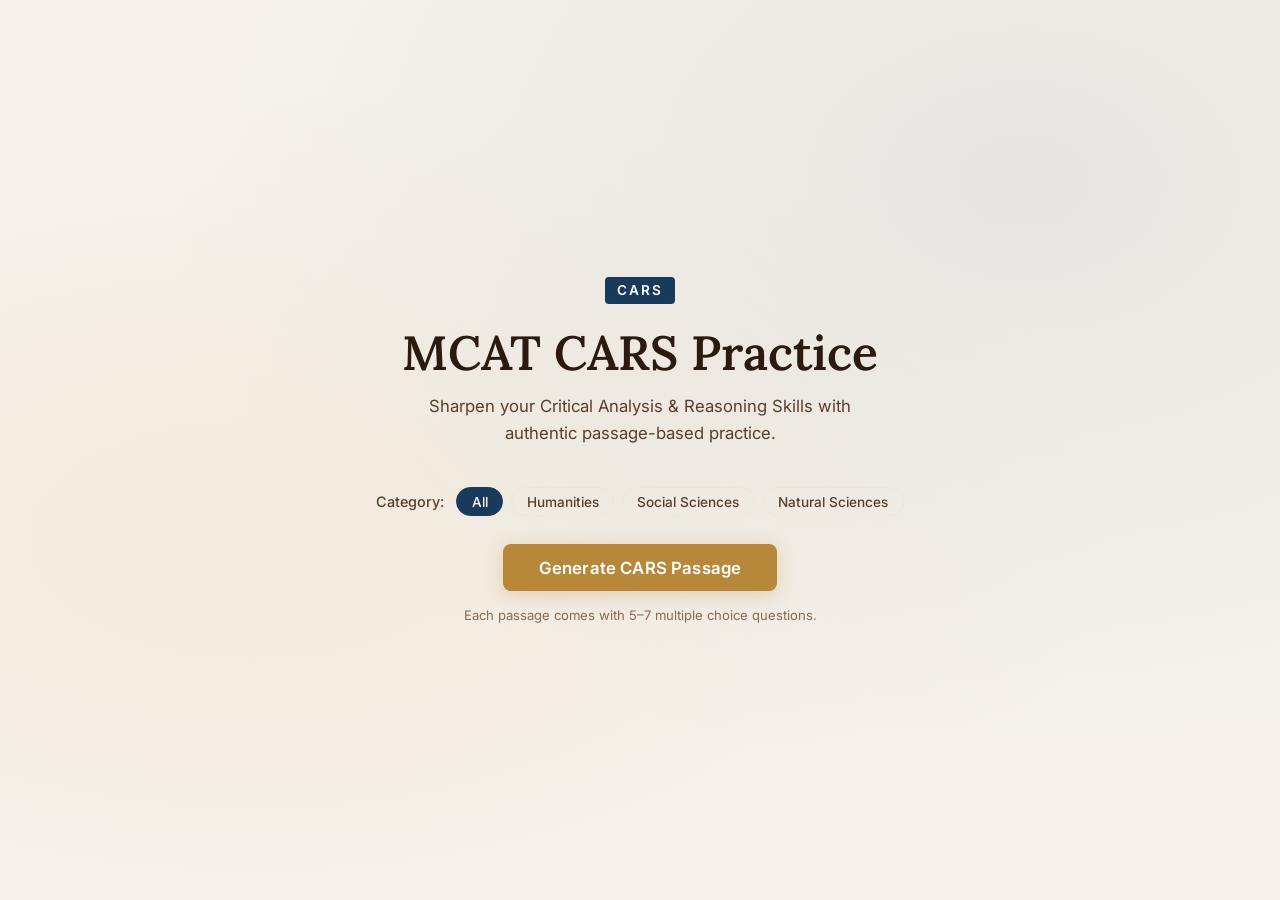
==== index.html @ 55cffb09 "Add MCAT CARS practice web app (HTML/CSS/JS) - Landing page with category filter (All, Humanities, S" ====
<!DOCTYPE html>
<html lang="en">
<head>
  <meta charset="UTF-8" />
  <meta name="viewport" content="width=device-width, initial-scale=1.0" />
  <title>MCAT CARS Practice</title>
  <link rel="preconnect" href="https://fonts.googleapis.com" />
  <link rel="preconnect" href="https://fonts.gstatic.com" crossorigin />
  <link href="https://fonts.googleapis.com/css2?family=Lora:ital,wght@0,400;0,600;1,400&family=Inter:wght@400;500;600&display=swap" rel="stylesheet" />
  <link rel="stylesheet" href="style.css" />
</head>
<body>

  <!-- LANDING SECTION -->
  <section id="landing">
    <div class="landing-inner">
      <div class="logo-mark">CARS</div>
      <h1>MCAT CARS Practice</h1>
      <p class="tagline">
        Sharpen your Critical Analysis &amp; Reasoning Skills with authentic
        passage-based practice.
      </p>

      <div class="category-row">
        <span class="category-label">Category:</span>
        <div class="category-pills" id="categoryPills">
          <button class="pill active" data-category="all">All</button>
          <button class="pill" data-category="humanities">Humanities</button>
          <button class="pill" data-category="social">Social Sciences</button>
          <button class="pill" data-category="natural">Natural Sciences</button>
        </div>
      </div>

      <button class="btn-generate" id="generateBtn">
        Generate CARS Passage
      </button>

      <p class="hint">Each passage comes with 5–7 multiple choice questions.</p>
    </div>
  </section>

  <!-- PASSAGE SECTION (hidden until generated) -->
  <section id="passageSection" class="hidden">

    <header class="passage-header">
      <button class="btn-back" id="backBtn">&#8592; New Passage</button>
      <div class="passage-meta">
        <span class="badge" id="categoryBadge"></span>
        <span class="source" id="passageSource"></span>
      </div>
    </header>

    <div class="passage-container">
      <div class="passage-card">
        <h2 class="passage-title" id="passageTitle"></h2>
        <div class="passage-text" id="passageText"></div>
      </div>

      <div class="questions-section">
        <h3 class="questions-heading">Questions</h3>
        <div id="questionsList"></div>
        <div class="submit-row">
          <button class="btn-submit" id="submitBtn">Submit Answers</button>
          <div class="score-display hidden" id="scoreDisplay"></div>
        </div>
      </div>
    </div>

  </section>

  <script src="app.js"></script>
</body>
</html>
---- style.css ----
/* ============================================================
   MCAT CARS Practice — Warm Academic Theme
   ============================================================ */

*, *::before, *::after {
  box-sizing: border-box;
  margin: 0;
  padding: 0;
}

:root {
  --cream:       #f7f3ec;
  --cream-dark:  #ede7db;
  --brown:       #2c1a0e;
  --brown-mid:   #5a3e2b;
  --brown-light: #8a6a52;
  --gold:        #b8883a;
  --gold-light:  #e8c87a;
  --blue:        #1a3a5c;
  --blue-mid:    #2a5a8c;
  --blue-light:  #d6e4f0;
  --correct:     #2e6e3e;
  --wrong:       #8b2020;
  --radius:      8px;
  --shadow:      0 2px 16px rgba(44, 26, 14, 0.10);
}

html { font-size: 16px; }

body {
  background-color: var(--cream);
  color: var(--brown);
  font-family: 'Inter', system-ui, sans-serif;
  min-height: 100vh;
}

.hidden { display: none !important; }

/* ── LANDING ──────────────────────────────────────────────── */

#landing {
  min-height: 100vh;
  display: flex;
  align-items: center;
  justify-content: center;
  padding: 2rem;
  background:
    radial-gradient(ellipse at 20% 60%, rgba(184,136,58,0.08) 0%, transparent 60%),
    radial-gradient(ellipse at 80% 20%, rgba(26,58,92,0.07) 0%, transparent 60%),
    var(--cream);
}

.landing-inner {
  text-align: center;
  max-width: 600px;
  width: 100%;
}

.logo-mark {
  display: inline-block;
  background: var(--blue);
  color: #fff;
  font-family: 'Inter', sans-serif;
  font-weight: 600;
  font-size: 0.85rem;
  letter-spacing: 0.15em;
  padding: 0.35rem 0.75rem;
  border-radius: 4px;
  margin-bottom: 1.25rem;
}

h1 {
  font-family: 'Lora', Georgia, serif;
  font-size: clamp(2rem, 5vw, 3rem);
  font-weight: 600;
  color: var(--brown);
  line-height: 1.2;
  margin-bottom: 0.75rem;
}

.tagline {
  font-size: 1.05rem;
  color: var(--brown-mid);
  line-height: 1.6;
  max-width: 460px;
  margin: 0 auto 2.5rem;
}

/* Category selector */
.category-row {
  display: flex;
  align-items: center;
  justify-content: center;
  gap: 0.75rem;
  flex-wrap: wrap;
  margin-bottom: 1.75rem;
}

.category-label {
  font-size: 0.9rem;
  font-weight: 500;
  color: var(--brown-mid);
}

.category-pills {
  display: flex;
  gap: 0.5rem;
  flex-wrap: wrap;
  justify-content: center;
}

.pill {
  background: transparent;
  border: 1.5px solid var(--cream-dark);
  color: var(--brown-mid);
  font-family: 'Inter', sans-serif;
  font-size: 0.85rem;
  font-weight: 500;
  padding: 0.35rem 0.9rem;
  border-radius: 20px;
  cursor: pointer;
  transition: all 0.18s ease;
}

.pill:hover {
  border-color: var(--gold);
  color: var(--gold);
}

.pill.active {
  background: var(--blue);
  border-color: var(--blue);
  color: #fff;
}

/* Generate button */
.btn-generate {
  display: inline-block;
  background: var(--gold);
  color: #fff;
  font-family: 'Inter', sans-serif;
  font-size: 1.05rem;
  font-weight: 600;
  padding: 0.85rem 2.25rem;
  border: none;
  border-radius: var(--radius);
  cursor: pointer;
  letter-spacing: 0.01em;
  box-shadow: 0 4px 18px rgba(184,136,58,0.30);
  transition: background 0.18s, transform 0.12s, box-shadow 0.18s;
}

.btn-generate:hover {
  background: #a0742e;
  box-shadow: 0 6px 22px rgba(184,136,58,0.40);
  transform: translateY(-1px);
}

.btn-generate:active {
  transform: translateY(0);
}

.hint {
  margin-top: 1rem;
  font-size: 0.82rem;
  color: var(--brown-light);
}

/* ── PASSAGE SECTION ──────────────────────────────────────── */

#passageSection {
  min-height: 100vh;
  background: var(--cream);
}

.passage-header {
  position: sticky;
  top: 0;
  z-index: 10;
  background: rgba(247,243,236,0.95);
  backdrop-filter: blur(6px);
  border-bottom: 1px solid var(--cream-dark);
  padding: 0.75rem 2rem;
  display: flex;
  align-items: center;
  justify-content: space-between;
  gap: 1rem;
}

.btn-back {
  background: transparent;
  border: 1.5px solid var(--cream-dark);
  color: var(--brown-mid);
  font-family: 'Inter', sans-serif;
  font-size: 0.88rem;
  font-weight: 500;
  padding: 0.4rem 1rem;
  border-radius: 6px;
  cursor: pointer;
  transition: border-color 0.15s, color 0.15s;
}

.btn-back:hover {
  border-color: var(--blue-mid);
  color: var(--blue-mid);
}

.passage-meta {
  display: flex;
  align-items: center;
  gap: 0.75rem;
}

.badge {
  font-size: 0.75rem;
  font-weight: 600;
  letter-spacing: 0.08em;
  text-transform: uppercase;
  padding: 0.25rem 0.65rem;
  border-radius: 4px;
  background: var(--blue-light);
  color: var(--blue);
}

.source {
  font-size: 0.78rem;
  color: var(--brown-light);
  font-style: italic;
}

/* Passage card */
.passage-container {
  max-width: 800px;
  margin: 0 auto;
  padding: 2.5rem 1.5rem 4rem;
}

.passage-card {
  background: #fff;
  border: 1px solid var(--cream-dark);
  border-radius: var(--radius);
  padding: 2.5rem;
  box-shadow: var(--shadow);
  margin-bottom: 2.5rem;
}

.passage-title {
  font-family: 'Lora', Georgia, serif;
  font-size: 1.3rem;
  font-weight: 600;
  color: var(--blue);
  margin-bottom: 1.5rem;
  padding-bottom: 0.75rem;
  border-bottom: 2px solid var(--gold-light);
}

.passage-text {
  font-family: 'Lora', Georgia, serif;
  font-size: 1.05rem;
  line-height: 1.85;
  color: var(--brown);
}

.passage-text p {
  margin-bottom: 1.1em;
}

.passage-text p:last-child {
  margin-bottom: 0;
}

/* Questions */
.questions-section {
  background: #fff;
  border: 1px solid var(--cream-dark);
  border-radius: var(--radius);
  padding: 2rem 2.5rem;
  box-shadow: var(--shadow);
}

.questions-heading {
  font-family: 'Lora', Georgia, serif;
  font-size: 1.2rem;
  font-weight: 600;
  color: var(--brown);
  margin-bottom: 1.75rem;
  padding-bottom: 0.6rem;
  border-bottom: 1px solid var(--cream-dark);
}

.question-block {
  margin-bottom: 2rem;
}

.question-block:last-of-type {
  margin-bottom: 0;
}

.question-text {
  font-family: 'Inter', sans-serif;
  font-size: 0.97rem;
  font-weight: 600;
  color: var(--brown);
  line-height: 1.5;
  margin-bottom: 0.9rem;
}

.question-num {
  color: var(--gold);
}

.options-list {
  list-style: none;
  display: flex;
  flex-direction: column;
  gap: 0.5rem;
}

.option-item label {
  display: flex;
  align-items: flex-start;
  gap: 0.6rem;
  padding: 0.65rem 0.9rem;
  border: 1.5px solid var(--cream-dark);
  border-radius: 6px;
  cursor: pointer;
  font-size: 0.93rem;
  line-height: 1.45;
  color: var(--brown-mid);
  transition: border-color 0.15s, background 0.15s;
}

.option-item input[type="radio"] {
  margin-top: 0.15rem;
  accent-color: var(--blue);
  flex-shrink: 0;
}

.option-item label:hover {
  border-color: var(--blue-mid);
  background: var(--blue-light);
}

.option-item input[type="radio"]:checked + span {
  color: var(--brown);
  font-weight: 500;
}

.option-item.correct label {
  border-color: var(--correct);
  background: #eaf5ed;
  color: var(--correct);
  font-weight: 500;
}

.option-item.wrong label {
  border-color: var(--wrong);
  background: #fbeaea;
  color: var(--wrong);
}

/* Submit */
.submit-row {
  display: flex;
  align-items: center;
  gap: 1.5rem;
  flex-wrap: wrap;
  margin-top: 2rem;
  padding-top: 1.5rem;
  border-top: 1px solid var(--cream-dark);
}

.btn-submit {
  background: var(--blue);
  color: #fff;
  font-family: 'Inter', sans-serif;
  font-size: 0.95rem;
  font-weight: 600;
  padding: 0.7rem 1.8rem;
  border: none;
  border-radius: var(--radius);
  cursor: pointer;
  transition: background 0.18s, transform 0.12s;
}

.btn-submit:hover {
  background: var(--blue-mid);
  transform: translateY(-1px);
}

.btn-submit:disabled {
  opacity: 0.5;
  cursor: not-allowed;
  transform: none;
}

.score-display {
  font-family: 'Inter', sans-serif;
  font-size: 1rem;
  font-weight: 600;
  color: var(--blue);
  background: var(--blue-light);
  padding: 0.5rem 1.1rem;
  border-radius: 6px;
}

/* ── RESPONSIVE ───────────────────────────────────────────── */

@media (max-width: 600px) {
  .passage-card,
  .questions-section {
    padding: 1.25rem;
  }

  .passage-container {
    padding: 1.5rem 0.75rem 3rem;
  }

  .passage-header {
    padding: 0.65rem 1rem;
  }
}
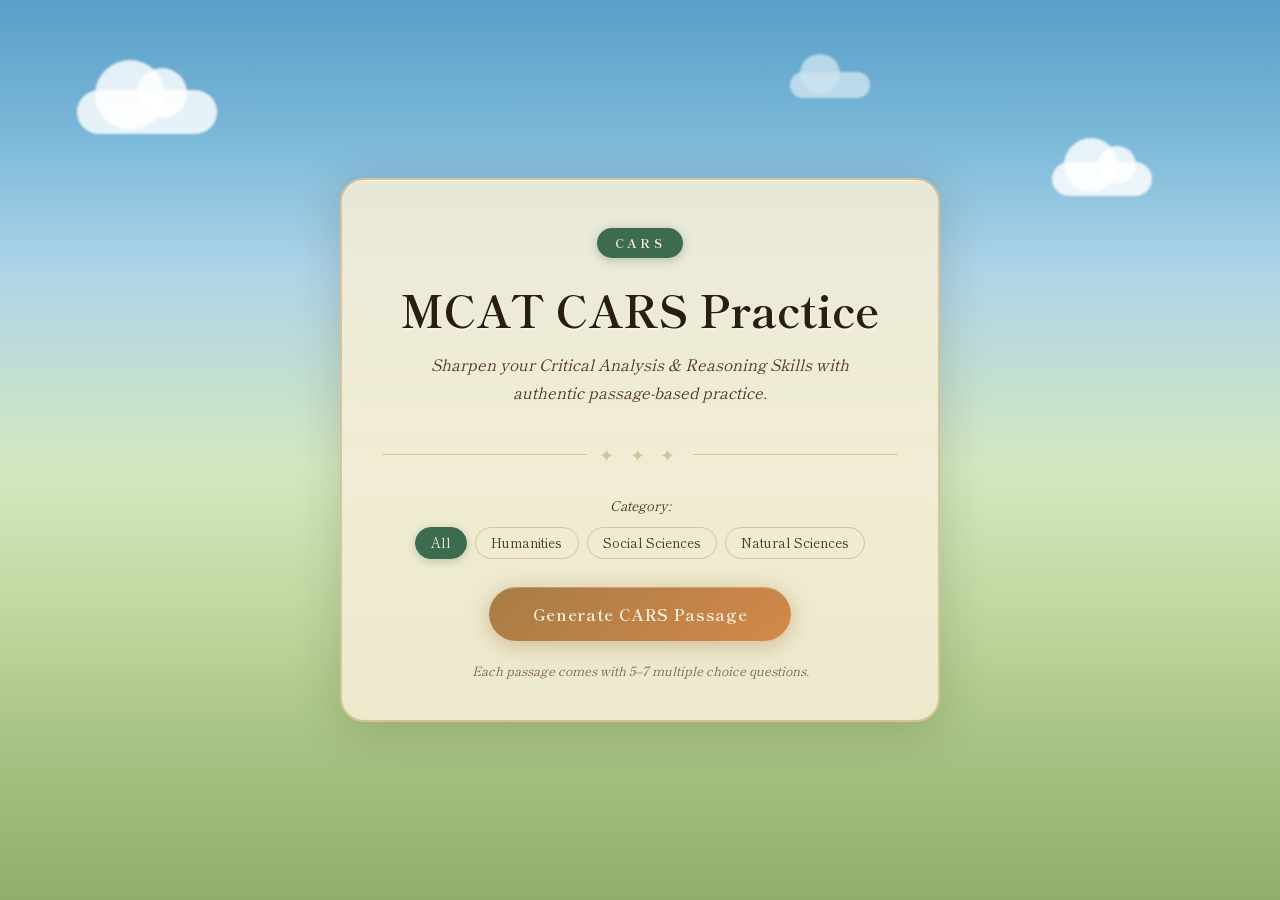
==== commit 5b333840: "Redesign UI with Studio Ghibli 90s inspired theme - Sky-to-meadow gradient background with CSS cloud" ====
--- a/index.html
+++ b/index.html
@@ -6,13 +6,17 @@
   <title>MCAT CARS Practice</title>
   <link rel="preconnect" href="https://fonts.googleapis.com" />
   <link rel="preconnect" href="https://fonts.gstatic.com" crossorigin />
-  <link href="https://fonts.googleapis.com/css2?family=Lora:ital,wght@0,400;0,600;1,400&family=Inter:wght@400;500;600&display=swap" rel="stylesheet" />
+  <link href="https://fonts.googleapis.com/css2?family=Shippori+Mincho:wght@400;500;600;700&display=swap" rel="stylesheet" />
   <link rel="stylesheet" href="style.css" />
 </head>
 <body>
 
   <!-- LANDING SECTION -->
   <section id="landing">
+    <div class="cloud cloud-1"></div>
+    <div class="cloud cloud-2"></div>
+    <div class="cloud cloud-3"></div>
+
     <div class="landing-inner">
       <div class="logo-mark">CARS</div>
       <h1>MCAT CARS Practice</h1>
@@ -20,6 +24,8 @@
         Sharpen your Critical Analysis &amp; Reasoning Skills with authentic
         passage-based practice.
       </p>
+
+      <div class="deco-divider">✦ ✦ ✦</div>
 
       <div class="category-row">
         <span class="category-label">Category:</span>
--- a/style.css
+++ b/style.css
@@ -1,5 +1,5 @@
 /* ============================================================
-   MCAT CARS Practice — Warm Academic Theme
+   MCAT CARS Practice — Studio Ghibli 90s Inspired Theme
    ============================================================ */
 
 *, *::before, *::after {
@@ -9,28 +9,34 @@
 }
 
 :root {
-  --cream:       #f7f3ec;
-  --cream-dark:  #ede7db;
-  --brown:       #2c1a0e;
-  --brown-mid:   #5a3e2b;
-  --brown-light: #8a6a52;
-  --gold:        #b8883a;
-  --gold-light:  #e8c87a;
-  --blue:        #1a3a5c;
-  --blue-mid:    #2a5a8c;
-  --blue-light:  #d6e4f0;
-  --correct:     #2e6e3e;
-  --wrong:       #8b2020;
-  --radius:      8px;
-  --shadow:      0 2px 16px rgba(44, 26, 14, 0.10);
+  --sky:            #7ab8d8;
+  --sky-mid:        #aed4e8;
+  --sky-light:      #d8edf7;
+  --forest:         #3d6b4f;
+  --forest-mid:     #5a8c6e;
+  --forest-light:   #8ab894;
+  --earth:          #7a5c2e;
+  --earth-mid:      #a67c45;
+  --earth-light:    #c4a070;
+  --parchment:      #f5edd8;
+  --parchment-mid:  #ede0c4;
+  --parchment-dark: #d4c4a0;
+  --ink:            #2a1f0e;
+  --ink-mid:        #4a3520;
+  --ink-light:      #7a6248;
+  --sunset:         #d4884a;
+  --correct:        #3d6b4f;
+  --wrong:          #8b3020;
+  --radius:         14px;
+  --shadow:         0 6px 32px rgba(42, 31, 14, 0.14);
 }
 
 html { font-size: 16px; }
 
 body {
-  background-color: var(--cream);
-  color: var(--brown);
-  font-family: 'Inter', system-ui, sans-serif;
+  background-color: var(--parchment);
+  color: var(--ink);
+  font-family: 'Shippori Mincho', Georgia, serif;
   min-height: 100vh;
 }
 
@@ -44,46 +50,135 @@
   align-items: center;
   justify-content: center;
   padding: 2rem;
-  background:
-    radial-gradient(ellipse at 20% 60%, rgba(184,136,58,0.08) 0%, transparent 60%),
-    radial-gradient(ellipse at 80% 20%, rgba(26,58,92,0.07) 0%, transparent 60%),
-    var(--cream);
+  position: relative;
+  overflow: hidden;
+  background: linear-gradient(
+    to bottom,
+    #5a9ec8 0%,
+    #7ab8d8 15%,
+    #aed4e8 30%,
+    #d4e8c0 52%,
+    #c0d8a0 68%,
+    #a8c484 82%,
+    #90ae6c 100%
+  );
+}
+
+/* CSS clouds */
+.cloud {
+  position: absolute;
+  background: rgba(255, 255, 255, 0.82);
+  border-radius: 50px;
+  filter: blur(1px);
+  pointer-events: none;
+}
+.cloud::before,
+.cloud::after {
+  content: '';
+  position: absolute;
+  background: inherit;
+  border-radius: 50%;
+}
+.cloud-1 {
+  width: 140px; height: 44px;
+  top: 10%; left: 6%;
+}
+.cloud-1::before {
+  width: 70px; height: 70px;
+  top: -30px; left: 18px;
+}
+.cloud-1::after {
+  width: 50px; height: 50px;
+  top: -22px; left: 60px;
+}
+.cloud-2 {
+  width: 100px; height: 34px;
+  top: 18%; right: 10%;
+}
+.cloud-2::before {
+  width: 54px; height: 54px;
+  top: -24px; left: 12px;
+}
+.cloud-2::after {
+  width: 38px; height: 38px;
+  top: -16px; left: 46px;
+}
+.cloud-3 {
+  width: 80px; height: 26px;
+  top: 8%; right: 32%;
+  opacity: 0.65;
+}
+.cloud-3::before {
+  width: 40px; height: 40px;
+  top: -18px; left: 10px;
 }
 
 .landing-inner {
   text-align: center;
   max-width: 600px;
   width: 100%;
+  position: relative;
+  z-index: 1;
+  background: rgba(245, 237, 214, 0.88);
+  border: 2px solid rgba(196, 164, 108, 0.55);
+  border-radius: 24px;
+  padding: 3rem 2.5rem 2.5rem;
+  backdrop-filter: blur(6px);
+  box-shadow:
+    0 8px 48px rgba(42, 31, 14, 0.18),
+    inset 0 1px 0 rgba(255, 255, 255, 0.6);
 }
 
 .logo-mark {
   display: inline-block;
-  background: var(--blue);
-  color: #fff;
-  font-family: 'Inter', sans-serif;
-  font-weight: 600;
-  font-size: 0.85rem;
-  letter-spacing: 0.15em;
-  padding: 0.35rem 0.75rem;
-  border-radius: 4px;
-  margin-bottom: 1.25rem;
+  background: var(--forest);
+  color: var(--parchment);
+  font-family: 'Shippori Mincho', serif;
+  font-weight: 700;
+  font-size: 0.78rem;
+  letter-spacing: 0.28em;
+  padding: 0.4rem 1.1rem;
+  border-radius: 30px;
+  margin-bottom: 1.4rem;
+  box-shadow: 0 2px 10px rgba(61, 107, 79, 0.35);
 }
 
 h1 {
-  font-family: 'Lora', Georgia, serif;
-  font-size: clamp(2rem, 5vw, 3rem);
-  font-weight: 600;
-  color: var(--brown);
-  line-height: 1.2;
+  font-family: 'Shippori Mincho', Georgia, serif;
+  font-size: clamp(1.75rem, 5vw, 2.75rem);
+  font-weight: 700;
+  color: var(--ink);
+  line-height: 1.3;
   margin-bottom: 0.75rem;
+  text-shadow: 1px 2px 0 rgba(255, 255, 255, 0.45);
 }
 
 .tagline {
-  font-size: 1.05rem;
-  color: var(--brown-mid);
-  line-height: 1.6;
-  max-width: 460px;
-  margin: 0 auto 2.5rem;
+  font-size: 1rem;
+  color: var(--ink-mid);
+  line-height: 1.75;
+  max-width: 440px;
+  margin: 0 auto 2.25rem;
+  font-style: italic;
+}
+
+/* Decorative divider */
+.deco-divider {
+  display: flex;
+  align-items: center;
+  justify-content: center;
+  gap: 0.75rem;
+  margin-bottom: 1.75rem;
+  color: var(--parchment-dark);
+  font-size: 1.1rem;
+  letter-spacing: 0.3em;
+}
+.deco-divider::before,
+.deco-divider::after {
+  content: '';
+  flex: 1;
+  height: 1px;
+  background: var(--parchment-dark);
 }
 
 /* Category selector */
@@ -97,9 +192,9 @@
 }
 
 .category-label {
-  font-size: 0.9rem;
-  font-weight: 500;
-  color: var(--brown-mid);
+  font-size: 0.85rem;
+  color: var(--ink-mid);
+  font-style: italic;
 }
 
 .category-pills {
@@ -111,49 +206,53 @@
 
 .pill {
   background: transparent;
-  border: 1.5px solid var(--cream-dark);
-  color: var(--brown-mid);
-  font-family: 'Inter', sans-serif;
-  font-size: 0.85rem;
-  font-weight: 500;
-  padding: 0.35rem 0.9rem;
-  border-radius: 20px;
+  border: 1.5px solid var(--parchment-dark);
+  color: var(--ink-mid);
+  font-family: 'Shippori Mincho', serif;
+  font-size: 0.82rem;
+  padding: 0.35rem 0.95rem;
+  border-radius: 30px;
   cursor: pointer;
-  transition: all 0.18s ease;
+  transition: all 0.2s ease;
 }
 
 .pill:hover {
-  border-color: var(--gold);
-  color: var(--gold);
+  border-color: var(--forest-mid);
+  color: var(--forest);
+  background: rgba(90, 140, 110, 0.12);
 }
 
 .pill.active {
-  background: var(--blue);
-  border-color: var(--blue);
-  color: #fff;
+  background: var(--forest);
+  border-color: var(--forest);
+  color: var(--parchment);
+  box-shadow: 0 2px 10px rgba(61, 107, 79, 0.3);
 }
 
 /* Generate button */
 .btn-generate {
   display: inline-block;
-  background: var(--gold);
-  color: #fff;
-  font-family: 'Inter', sans-serif;
-  font-size: 1.05rem;
-  font-weight: 600;
-  padding: 0.85rem 2.25rem;
+  background: linear-gradient(140deg, var(--earth-mid) 0%, var(--sunset) 100%);
+  color: var(--parchment);
+  font-family: 'Shippori Mincho', serif;
+  font-size: 1rem;
+  font-weight: 700;
+  padding: 0.95rem 2.75rem;
   border: none;
-  border-radius: var(--radius);
+  border-radius: 40px;
   cursor: pointer;
-  letter-spacing: 0.01em;
-  box-shadow: 0 4px 18px rgba(184,136,58,0.30);
-  transition: background 0.18s, transform 0.12s, box-shadow 0.18s;
+  letter-spacing: 0.04em;
+  box-shadow:
+    0 4px 22px rgba(166, 124, 69, 0.45),
+    inset 0 1px 0 rgba(255, 255, 255, 0.25);
+  transition: all 0.22s ease;
 }
 
 .btn-generate:hover {
-  background: #a0742e;
-  box-shadow: 0 6px 22px rgba(184,136,58,0.40);
-  transform: translateY(-1px);
+  transform: translateY(-3px);
+  box-shadow:
+    0 8px 32px rgba(166, 124, 69, 0.55),
+    inset 0 1px 0 rgba(255, 255, 255, 0.25);
 }
 
 .btn-generate:active {
@@ -161,25 +260,32 @@
 }
 
 .hint {
-  margin-top: 1rem;
-  font-size: 0.82rem;
-  color: var(--brown-light);
+  margin-top: 1.25rem;
+  font-size: 0.8rem;
+  color: var(--ink-light);
+  font-style: italic;
 }
 
 /* ── PASSAGE SECTION ──────────────────────────────────────── */
 
 #passageSection {
   min-height: 100vh;
-  background: var(--cream);
+  background: linear-gradient(
+    to bottom,
+    #c4dff0 0%,
+    #dceec8 25%,
+    #f0e8cc 55%,
+    #f5edd8 100%
+  );
 }
 
 .passage-header {
   position: sticky;
   top: 0;
   z-index: 10;
-  background: rgba(247,243,236,0.95);
-  backdrop-filter: blur(6px);
-  border-bottom: 1px solid var(--cream-dark);
+  background: rgba(245, 237, 214, 0.94);
+  backdrop-filter: blur(10px);
+  border-bottom: 2px solid var(--parchment-dark);
   padding: 0.75rem 2rem;
   display: flex;
   align-items: center;
@@ -189,20 +295,20 @@
 
 .btn-back {
   background: transparent;
-  border: 1.5px solid var(--cream-dark);
-  color: var(--brown-mid);
-  font-family: 'Inter', sans-serif;
-  font-size: 0.88rem;
-  font-weight: 500;
-  padding: 0.4rem 1rem;
-  border-radius: 6px;
+  border: 1.5px solid var(--parchment-dark);
+  color: var(--ink-mid);
+  font-family: 'Shippori Mincho', serif;
+  font-size: 0.85rem;
+  padding: 0.4rem 1.1rem;
+  border-radius: 30px;
   cursor: pointer;
-  transition: border-color 0.15s, color 0.15s;
+  transition: all 0.15s;
 }
 
 .btn-back:hover {
-  border-color: var(--blue-mid);
-  color: var(--blue-mid);
+  border-color: var(--forest-mid);
+  color: var(--forest);
+  background: rgba(90, 140, 110, 0.1);
 }
 
 .passage-meta {
@@ -212,19 +318,20 @@
 }
 
 .badge {
-  font-size: 0.75rem;
-  font-weight: 600;
-  letter-spacing: 0.08em;
+  font-size: 0.72rem;
+  font-weight: 700;
+  letter-spacing: 0.12em;
   text-transform: uppercase;
-  padding: 0.25rem 0.65rem;
-  border-radius: 4px;
-  background: var(--blue-light);
-  color: var(--blue);
+  padding: 0.25rem 0.8rem;
+  border-radius: 30px;
+  background: rgba(90, 140, 110, 0.15);
+  color: var(--forest);
+  border: 1px solid rgba(90, 140, 110, 0.35);
 }
 
 .source {
   font-size: 0.78rem;
-  color: var(--brown-light);
+  color: var(--ink-light);
   font-style: italic;
 }
 
@@ -232,37 +339,38 @@
 .passage-container {
   max-width: 800px;
   margin: 0 auto;
-  padding: 2.5rem 1.5rem 4rem;
+  padding: 2.5rem 1.5rem 5rem;
 }
 
 .passage-card {
-  background: #fff;
-  border: 1px solid var(--cream-dark);
-  border-radius: var(--radius);
-  padding: 2.5rem;
-  box-shadow: var(--shadow);
-  margin-bottom: 2.5rem;
+  background: rgba(250, 244, 225, 0.92);
+  border: 1.5px solid var(--parchment-dark);
+  border-radius: 18px;
+  padding: 2.75rem;
+  box-shadow: var(--shadow), inset 0 1px 0 rgba(255, 255, 255, 0.65);
+  margin-bottom: 2rem;
+  backdrop-filter: blur(4px);
 }
 
 .passage-title {
-  font-family: 'Lora', Georgia, serif;
+  font-family: 'Shippori Mincho', Georgia, serif;
   font-size: 1.3rem;
-  font-weight: 600;
-  color: var(--blue);
+  font-weight: 700;
+  color: var(--ink);
   margin-bottom: 1.5rem;
-  padding-bottom: 0.75rem;
-  border-bottom: 2px solid var(--gold-light);
+  padding-bottom: 0.85rem;
+  border-bottom: 2px solid var(--parchment-dark);
 }
 
 .passage-text {
-  font-family: 'Lora', Georgia, serif;
-  font-size: 1.05rem;
-  line-height: 1.85;
-  color: var(--brown);
+  font-family: 'Shippori Mincho', Georgia, serif;
+  font-size: 1.02rem;
+  line-height: 1.95;
+  color: var(--ink);
 }
 
 .passage-text p {
-  margin-bottom: 1.1em;
+  margin-bottom: 1.2em;
 }
 
 .passage-text p:last-child {
@@ -271,21 +379,22 @@
 
 /* Questions */
 .questions-section {
-  background: #fff;
-  border: 1px solid var(--cream-dark);
-  border-radius: var(--radius);
-  padding: 2rem 2.5rem;
-  box-shadow: var(--shadow);
+  background: rgba(250, 244, 225, 0.92);
+  border: 1.5px solid var(--parchment-dark);
+  border-radius: 18px;
+  padding: 2.25rem 2.75rem;
+  box-shadow: var(--shadow), inset 0 1px 0 rgba(255, 255, 255, 0.65);
+  backdrop-filter: blur(4px);
 }
 
 .questions-heading {
-  font-family: 'Lora', Georgia, serif;
-  font-size: 1.2rem;
-  font-weight: 600;
-  color: var(--brown);
+  font-family: 'Shippori Mincho', Georgia, serif;
+  font-size: 1.15rem;
+  font-weight: 700;
+  color: var(--ink);
   margin-bottom: 1.75rem;
-  padding-bottom: 0.6rem;
-  border-bottom: 1px solid var(--cream-dark);
+  padding-bottom: 0.65rem;
+  border-bottom: 1.5px solid var(--parchment-dark);
 }
 
 .question-block {
@@ -297,16 +406,16 @@
 }
 
 .question-text {
-  font-family: 'Inter', sans-serif;
-  font-size: 0.97rem;
-  font-weight: 600;
-  color: var(--brown);
-  line-height: 1.5;
+  font-family: 'Shippori Mincho', serif;
+  font-size: 0.96rem;
+  font-weight: 700;
+  color: var(--ink);
+  line-height: 1.6;
   margin-bottom: 0.9rem;
 }
 
 .question-num {
-  color: var(--gold);
+  color: var(--earth-mid);
 }
 
 .options-list {
@@ -320,42 +429,44 @@
   display: flex;
   align-items: flex-start;
   gap: 0.6rem;
-  padding: 0.65rem 0.9rem;
-  border: 1.5px solid var(--cream-dark);
-  border-radius: 6px;
+  padding: 0.7rem 1rem;
+  border: 1.5px solid var(--parchment-dark);
+  border-radius: 12px;
   cursor: pointer;
-  font-size: 0.93rem;
-  line-height: 1.45;
-  color: var(--brown-mid);
-  transition: border-color 0.15s, background 0.15s;
+  font-size: 0.91rem;
+  line-height: 1.5;
+  color: var(--ink-mid);
+  transition: all 0.15s;
+  background: rgba(255, 255, 255, 0.38);
 }
 
 .option-item input[type="radio"] {
   margin-top: 0.15rem;
-  accent-color: var(--blue);
+  accent-color: var(--forest);
   flex-shrink: 0;
 }
 
 .option-item label:hover {
-  border-color: var(--blue-mid);
-  background: var(--blue-light);
+  border-color: var(--forest-mid);
+  background: rgba(90, 140, 110, 0.1);
+  color: var(--ink);
 }
 
 .option-item input[type="radio"]:checked + span {
-  color: var(--brown);
-  font-weight: 500;
+  color: var(--ink);
+  font-weight: 600;
 }
 
 .option-item.correct label {
   border-color: var(--correct);
-  background: #eaf5ed;
+  background: rgba(61, 107, 79, 0.12);
   color: var(--correct);
-  font-weight: 500;
+  font-weight: 600;
 }
 
 .option-item.wrong label {
   border-color: var(--wrong);
-  background: #fbeaea;
+  background: rgba(139, 48, 32, 0.09);
   color: var(--wrong);
 }
 
@@ -367,25 +478,28 @@
   flex-wrap: wrap;
   margin-top: 2rem;
   padding-top: 1.5rem;
-  border-top: 1px solid var(--cream-dark);
+  border-top: 1.5px solid var(--parchment-dark);
 }
 
 .btn-submit {
-  background: var(--blue);
-  color: #fff;
-  font-family: 'Inter', sans-serif;
-  font-size: 0.95rem;
-  font-weight: 600;
-  padding: 0.7rem 1.8rem;
+  background: linear-gradient(140deg, var(--forest) 0%, var(--forest-mid) 100%);
+  color: var(--parchment);
+  font-family: 'Shippori Mincho', serif;
+  font-size: 0.92rem;
+  font-weight: 700;
+  padding: 0.75rem 2.25rem;
   border: none;
-  border-radius: var(--radius);
+  border-radius: 40px;
   cursor: pointer;
-  transition: background 0.18s, transform 0.12s;
+  box-shadow:
+    0 3px 14px rgba(61, 107, 79, 0.35),
+    inset 0 1px 0 rgba(255, 255, 255, 0.2);
+  transition: all 0.18s;
 }
 
 .btn-submit:hover {
-  background: var(--blue-mid);
-  transform: translateY(-1px);
+  transform: translateY(-2px);
+  box-shadow: 0 6px 22px rgba(61, 107, 79, 0.45);
 }
 
 .btn-submit:disabled {
@@ -395,13 +509,14 @@
 }
 
 .score-display {
-  font-family: 'Inter', sans-serif;
-  font-size: 1rem;
-  font-weight: 600;
-  color: var(--blue);
-  background: var(--blue-light);
-  padding: 0.5rem 1.1rem;
-  border-radius: 6px;
+  font-family: 'Shippori Mincho', serif;
+  font-size: 0.95rem;
+  font-weight: 700;
+  color: var(--forest);
+  background: rgba(61, 107, 79, 0.12);
+  padding: 0.5rem 1.2rem;
+  border-radius: 30px;
+  border: 1px solid rgba(61, 107, 79, 0.28);
 }
 
 /* ── RESPONSIVE ───────────────────────────────────────────── */
@@ -409,7 +524,7 @@
 @media (max-width: 600px) {
   .passage-card,
   .questions-section {
-    padding: 1.25rem;
+    padding: 1.5rem 1.25rem;
   }
 
   .passage-container {
@@ -419,4 +534,11 @@
   .passage-header {
     padding: 0.65rem 1rem;
   }
-}
+
+  .landing-inner {
+    padding: 2rem 1.5rem;
+  }
+
+  .cloud-1 { left: -2%; }
+  .cloud-2 { right: 2%; }
+}
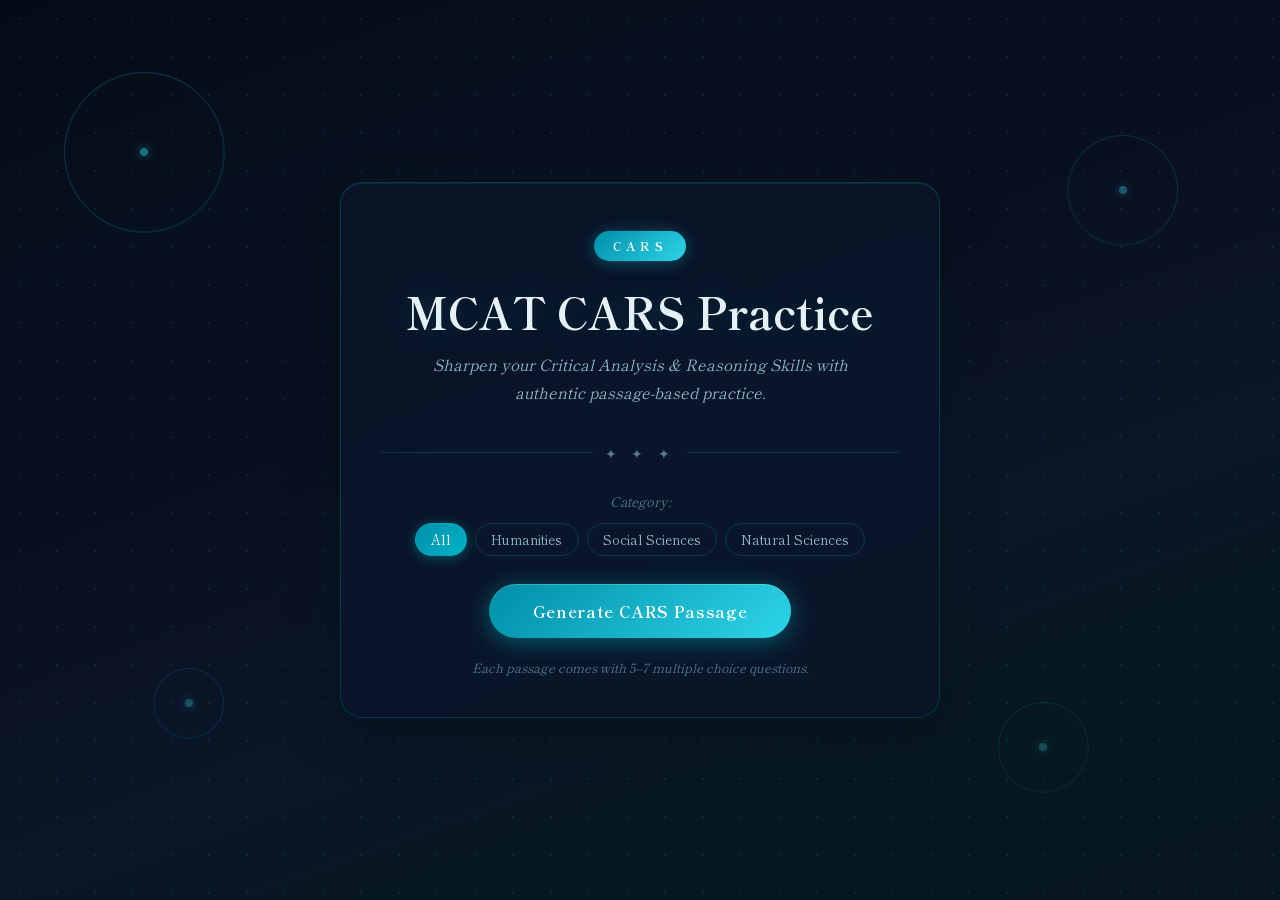
==== commit de23f262: "Science/medical lab theme + passage source citations - Replace Ghibli sky/meadow background with dee" ====
--- a/index.html
+++ b/index.html
@@ -13,9 +13,10 @@
 
   <!-- LANDING SECTION -->
   <section id="landing">
-    <div class="cloud cloud-1"></div>
-    <div class="cloud cloud-2"></div>
-    <div class="cloud cloud-3"></div>
+    <div class="atom atom-1"><span class="nucleus"></span></div>
+    <div class="atom atom-2"><span class="nucleus"></span></div>
+    <div class="atom atom-3"><span class="nucleus"></span></div>
+    <div class="atom atom-4"><span class="nucleus"></span></div>
 
     <div class="landing-inner">
       <div class="logo-mark">CARS</div>
@@ -60,6 +61,7 @@
       <div class="passage-card">
         <h2 class="passage-title" id="passageTitle"></h2>
         <div class="passage-text" id="passageText"></div>
+        <div class="passage-citation" id="passageCitation"></div>
       </div>
 
       <div class="questions-section">
--- a/style.css
+++ b/style.css
@@ -1,5 +1,5 @@
 /* ============================================================
-   MCAT CARS Practice — Studio Ghibli 90s Inspired Theme
+   MCAT CARS Practice — Scientific / Medical Lab Theme
    ============================================================ */
 
 *, *::before, *::after {
@@ -9,33 +9,31 @@
 }
 
 :root {
-  --sky:            #7ab8d8;
-  --sky-mid:        #aed4e8;
-  --sky-light:      #d8edf7;
-  --forest:         #3d6b4f;
-  --forest-mid:     #5a8c6e;
-  --forest-light:   #8ab894;
-  --earth:          #7a5c2e;
-  --earth-mid:      #a67c45;
-  --earth-light:    #c4a070;
-  --parchment:      #f5edd8;
-  --parchment-mid:  #ede0c4;
-  --parchment-dark: #d4c4a0;
-  --ink:            #2a1f0e;
-  --ink-mid:        #4a3520;
-  --ink-light:      #7a6248;
-  --sunset:         #d4884a;
-  --correct:        #3d6b4f;
-  --wrong:          #8b3020;
-  --radius:         14px;
-  --shadow:         0 6px 32px rgba(42, 31, 14, 0.14);
+  --navy:         #070d1c;
+  --navy-mid:     #0c1928;
+  --navy-card:    #0d1e36;
+  --navy-hover:   #112440;
+  --teal:         #008fa8;
+  --teal-bright:  #00b4c8;
+  --cyan:         #2dd4e8;
+  --cyan-glow:    rgba(45, 212, 232, 0.18);
+  --clinical:     #dff0f5;
+  --text-bright:  #e4f2f8;
+  --text-mid:     #90b8cc;
+  --text-dim:     #527a8e;
+  --border:       rgba(0, 180, 200, 0.22);
+  --border-hover: rgba(0, 180, 200, 0.55);
+  --correct:      #00c896;
+  --wrong:        #e0574a;
+  --shadow:       0 8px 48px rgba(0, 0, 0, 0.5);
+  --radius:       14px;
 }
 
 html { font-size: 16px; }
 
 body {
-  background-color: var(--parchment);
-  color: var(--ink);
+  background-color: var(--navy);
+  color: var(--text-bright);
   font-family: 'Shippori Mincho', Georgia, serif;
   min-height: 100vh;
 }
@@ -52,65 +50,63 @@
   padding: 2rem;
   position: relative;
   overflow: hidden;
-  background: linear-gradient(
-    to bottom,
-    #5a9ec8 0%,
-    #7ab8d8 15%,
-    #aed4e8 30%,
-    #d4e8c0 52%,
-    #c0d8a0 68%,
-    #a8c484 82%,
-    #90ae6c 100%
-  );
-}
-
-/* CSS clouds */
-.cloud {
+  background:
+    radial-gradient(circle, rgba(0, 180, 200, 0.13) 1px, transparent 1px),
+    linear-gradient(
+      160deg,
+      #050b16 0%,
+      #07101e 20%,
+      #090f20 40%,
+      #0a1628 60%,
+      #071820 80%,
+      #061520 100%
+    );
+  background-size: 38px 38px, 100% 100%;
+}
+
+/* CSS atom decorations */
+.atom {
   position: absolute;
-  background: rgba(255, 255, 255, 0.82);
-  border-radius: 50px;
-  filter: blur(1px);
+  border-radius: 50%;
+  border: 1.5px solid rgba(0, 180, 200, 0.2);
   pointer-events: none;
 }
-.cloud::before,
-.cloud::after {
+.atom::before,
+.atom::after {
   content: '';
   position: absolute;
-  background: inherit;
+  inset: -1.5px;
   border-radius: 50%;
-}
-.cloud-1 {
-  width: 140px; height: 44px;
-  top: 10%; left: 6%;
-}
-.cloud-1::before {
-  width: 70px; height: 70px;
-  top: -30px; left: 18px;
-}
-.cloud-1::after {
-  width: 50px; height: 50px;
-  top: -22px; left: 60px;
-}
-.cloud-2 {
-  width: 100px; height: 34px;
-  top: 18%; right: 10%;
-}
-.cloud-2::before {
-  width: 54px; height: 54px;
-  top: -24px; left: 12px;
-}
-.cloud-2::after {
-  width: 38px; height: 38px;
-  top: -16px; left: 46px;
-}
-.cloud-3 {
-  width: 80px; height: 26px;
-  top: 8%; right: 32%;
-  opacity: 0.65;
-}
-.cloud-3::before {
-  width: 40px; height: 40px;
-  top: -18px; left: 10px;
+  border: 1.5px solid rgba(0, 180, 200, 0.12);
+}
+.atom::before { transform: rotate(60deg); }
+.atom::after  { transform: rotate(-60deg); }
+
+/* Nucleus dot */
+.atom .nucleus {
+  position: absolute;
+  width: 8px; height: 8px;
+  background: rgba(45, 212, 232, 0.7);
+  border-radius: 50%;
+  top: 50%; left: 50%;
+  transform: translate(-50%, -50%);
+  box-shadow: 0 0 10px rgba(45, 212, 232, 0.6);
+}
+
+.atom-1 { width: 160px; height: 160px; top: 8%;  left: 5%;  opacity: 0.7; }
+.atom-2 { width: 110px; height: 110px; top: 15%; right: 8%; opacity: 0.55; }
+.atom-3 { width: 70px;  height: 70px;  bottom: 18%; left: 12%; opacity: 0.45; }
+.atom-4 { width: 90px;  height: 90px;  bottom: 12%; right: 15%; opacity: 0.4; }
+
+/* DNA strand dots */
+.dna-strand {
+  position: absolute;
+  width: 3px;
+  top: 0; bottom: 0;
+  left: 50%;
+  transform: translateX(-50%);
+  pointer-events: none;
+  opacity: 0;
 }
 
 .landing-inner {
@@ -119,43 +115,44 @@
   width: 100%;
   position: relative;
   z-index: 1;
-  background: rgba(245, 237, 214, 0.88);
-  border: 2px solid rgba(196, 164, 108, 0.55);
-  border-radius: 24px;
+  background: rgba(10, 22, 42, 0.82);
+  border: 1.5px solid var(--border);
+  border-radius: 22px;
   padding: 3rem 2.5rem 2.5rem;
-  backdrop-filter: blur(6px);
+  backdrop-filter: blur(12px);
   box-shadow:
-    0 8px 48px rgba(42, 31, 14, 0.18),
-    inset 0 1px 0 rgba(255, 255, 255, 0.6);
+    var(--shadow),
+    0 0 60px rgba(0, 180, 200, 0.08),
+    inset 0 1px 0 rgba(45, 212, 232, 0.1);
 }
 
 .logo-mark {
   display: inline-block;
-  background: var(--forest);
-  color: var(--parchment);
-  font-family: 'Shippori Mincho', serif;
-  font-weight: 700;
-  font-size: 0.78rem;
-  letter-spacing: 0.28em;
-  padding: 0.4rem 1.1rem;
+  background: linear-gradient(135deg, var(--teal), var(--cyan));
+  color: #fff;
+  font-family: 'Shippori Mincho', serif;
+  font-weight: 700;
+  font-size: 0.75rem;
+  letter-spacing: 0.35em;
+  padding: 0.4rem 1.2rem;
   border-radius: 30px;
   margin-bottom: 1.4rem;
-  box-shadow: 0 2px 10px rgba(61, 107, 79, 0.35);
+  box-shadow: 0 2px 16px rgba(0, 180, 200, 0.4);
 }
 
 h1 {
   font-family: 'Shippori Mincho', Georgia, serif;
-  font-size: clamp(1.75rem, 5vw, 2.75rem);
-  font-weight: 700;
-  color: var(--ink);
+  font-size: clamp(1.75rem, 5vw, 2.7rem);
+  font-weight: 700;
+  color: var(--text-bright);
   line-height: 1.3;
   margin-bottom: 0.75rem;
-  text-shadow: 1px 2px 0 rgba(255, 255, 255, 0.45);
+  text-shadow: 0 0 30px rgba(45, 212, 232, 0.2);
 }
 
 .tagline {
-  font-size: 1rem;
-  color: var(--ink-mid);
+  font-size: 0.98rem;
+  color: var(--text-mid);
   line-height: 1.75;
   max-width: 440px;
   margin: 0 auto 2.25rem;
@@ -169,16 +166,16 @@
   justify-content: center;
   gap: 0.75rem;
   margin-bottom: 1.75rem;
-  color: var(--parchment-dark);
-  font-size: 1.1rem;
-  letter-spacing: 0.3em;
+  color: var(--text-dim);
+  font-size: 0.9rem;
+  letter-spacing: 0.35em;
 }
 .deco-divider::before,
 .deco-divider::after {
   content: '';
   flex: 1;
   height: 1px;
-  background: var(--parchment-dark);
+  background: var(--border);
 }
 
 /* Category selector */
@@ -193,7 +190,7 @@
 
 .category-label {
   font-size: 0.85rem;
-  color: var(--ink-mid);
+  color: var(--text-dim);
   font-style: italic;
 }
 
@@ -206,8 +203,8 @@
 
 .pill {
   background: transparent;
-  border: 1.5px solid var(--parchment-dark);
-  color: var(--ink-mid);
+  border: 1.5px solid var(--border);
+  color: var(--text-mid);
   font-family: 'Shippori Mincho', serif;
   font-size: 0.82rem;
   padding: 0.35rem 0.95rem;
@@ -217,23 +214,23 @@
 }
 
 .pill:hover {
-  border-color: var(--forest-mid);
-  color: var(--forest);
-  background: rgba(90, 140, 110, 0.12);
+  border-color: var(--teal-bright);
+  color: var(--cyan);
+  background: var(--cyan-glow);
 }
 
 .pill.active {
-  background: var(--forest);
-  border-color: var(--forest);
-  color: var(--parchment);
-  box-shadow: 0 2px 10px rgba(61, 107, 79, 0.3);
+  background: linear-gradient(135deg, var(--teal), var(--teal-bright));
+  border-color: transparent;
+  color: #fff;
+  box-shadow: 0 2px 12px rgba(0, 180, 200, 0.4);
 }
 
 /* Generate button */
 .btn-generate {
   display: inline-block;
-  background: linear-gradient(140deg, var(--earth-mid) 0%, var(--sunset) 100%);
-  color: var(--parchment);
+  background: linear-gradient(135deg, var(--teal) 0%, var(--cyan) 100%);
+  color: #fff;
   font-family: 'Shippori Mincho', serif;
   font-size: 1rem;
   font-weight: 700;
@@ -243,16 +240,14 @@
   cursor: pointer;
   letter-spacing: 0.04em;
   box-shadow:
-    0 4px 22px rgba(166, 124, 69, 0.45),
-    inset 0 1px 0 rgba(255, 255, 255, 0.25);
+    0 4px 24px rgba(0, 180, 200, 0.45),
+    inset 0 1px 0 rgba(255, 255, 255, 0.2);
   transition: all 0.22s ease;
 }
 
 .btn-generate:hover {
   transform: translateY(-3px);
-  box-shadow:
-    0 8px 32px rgba(166, 124, 69, 0.55),
-    inset 0 1px 0 rgba(255, 255, 255, 0.25);
+  box-shadow: 0 8px 36px rgba(0, 180, 200, 0.6);
 }
 
 .btn-generate:active {
@@ -262,7 +257,7 @@
 .hint {
   margin-top: 1.25rem;
   font-size: 0.8rem;
-  color: var(--ink-light);
+  color: var(--text-dim);
   font-style: italic;
 }
 
@@ -270,22 +265,19 @@
 
 #passageSection {
   min-height: 100vh;
-  background: linear-gradient(
-    to bottom,
-    #c4dff0 0%,
-    #dceec8 25%,
-    #f0e8cc 55%,
-    #f5edd8 100%
-  );
+  background:
+    radial-gradient(circle, rgba(0, 180, 200, 0.07) 1px, transparent 1px),
+    linear-gradient(to bottom, #080e1e 0%, #0a1628 60%, #07101e 100%);
+  background-size: 38px 38px, 100% 100%;
 }
 
 .passage-header {
   position: sticky;
   top: 0;
   z-index: 10;
-  background: rgba(245, 237, 214, 0.94);
-  backdrop-filter: blur(10px);
-  border-bottom: 2px solid var(--parchment-dark);
+  background: rgba(7, 13, 28, 0.94);
+  backdrop-filter: blur(12px);
+  border-bottom: 1.5px solid var(--border);
   padding: 0.75rem 2rem;
   display: flex;
   align-items: center;
@@ -295,8 +287,8 @@
 
 .btn-back {
   background: transparent;
-  border: 1.5px solid var(--parchment-dark);
-  color: var(--ink-mid);
+  border: 1.5px solid var(--border);
+  color: var(--text-mid);
   font-family: 'Shippori Mincho', serif;
   font-size: 0.85rem;
   padding: 0.4rem 1.1rem;
@@ -306,9 +298,9 @@
 }
 
 .btn-back:hover {
-  border-color: var(--forest-mid);
-  color: var(--forest);
-  background: rgba(90, 140, 110, 0.1);
+  border-color: var(--teal-bright);
+  color: var(--cyan);
+  background: var(--cyan-glow);
 }
 
 .passage-meta {
@@ -318,20 +310,20 @@
 }
 
 .badge {
-  font-size: 0.72rem;
-  font-weight: 700;
-  letter-spacing: 0.12em;
+  font-size: 0.7rem;
+  font-weight: 700;
+  letter-spacing: 0.14em;
   text-transform: uppercase;
   padding: 0.25rem 0.8rem;
   border-radius: 30px;
-  background: rgba(90, 140, 110, 0.15);
-  color: var(--forest);
-  border: 1px solid rgba(90, 140, 110, 0.35);
+  background: rgba(0, 180, 200, 0.15);
+  color: var(--cyan);
+  border: 1px solid rgba(0, 180, 200, 0.3);
 }
 
 .source {
   font-size: 0.78rem;
-  color: var(--ink-light);
+  color: var(--text-dim);
   font-style: italic;
 }
 
@@ -343,30 +335,30 @@
 }
 
 .passage-card {
-  background: rgba(250, 244, 225, 0.92);
-  border: 1.5px solid var(--parchment-dark);
+  background: rgba(12, 24, 44, 0.9);
+  border: 1.5px solid var(--border);
   border-radius: 18px;
   padding: 2.75rem;
-  box-shadow: var(--shadow), inset 0 1px 0 rgba(255, 255, 255, 0.65);
+  box-shadow: var(--shadow), 0 0 40px rgba(0, 180, 200, 0.06);
   margin-bottom: 2rem;
-  backdrop-filter: blur(4px);
+  backdrop-filter: blur(8px);
 }
 
 .passage-title {
   font-family: 'Shippori Mincho', Georgia, serif;
   font-size: 1.3rem;
   font-weight: 700;
-  color: var(--ink);
+  color: var(--text-bright);
   margin-bottom: 1.5rem;
   padding-bottom: 0.85rem;
-  border-bottom: 2px solid var(--parchment-dark);
+  border-bottom: 1.5px solid var(--border);
 }
 
 .passage-text {
   font-family: 'Shippori Mincho', Georgia, serif;
   font-size: 1.02rem;
   line-height: 1.95;
-  color: var(--ink);
+  color: var(--clinical);
 }
 
 .passage-text p {
@@ -377,24 +369,62 @@
   margin-bottom: 0;
 }
 
+/* Citation block */
+.passage-citation {
+  margin-top: 1.75rem;
+  padding: 1rem 1.25rem;
+  background: rgba(0, 180, 200, 0.06);
+  border: 1px solid var(--border);
+  border-radius: 10px;
+  display: flex;
+  flex-direction: column;
+  gap: 0.35rem;
+}
+
+.citation-label {
+  font-size: 0.7rem;
+  font-weight: 700;
+  letter-spacing: 0.14em;
+  text-transform: uppercase;
+  color: var(--teal-bright);
+}
+
+.citation-note {
+  font-size: 0.84rem;
+  color: var(--text-mid);
+  line-height: 1.55;
+}
+
+.citation-link {
+  font-size: 0.8rem;
+  color: var(--cyan);
+  text-decoration: none;
+  transition: opacity 0.15s;
+}
+
+.citation-link:hover {
+  opacity: 0.75;
+  text-decoration: underline;
+}
+
 /* Questions */
 .questions-section {
-  background: rgba(250, 244, 225, 0.92);
-  border: 1.5px solid var(--parchment-dark);
+  background: rgba(12, 24, 44, 0.9);
+  border: 1.5px solid var(--border);
   border-radius: 18px;
   padding: 2.25rem 2.75rem;
-  box-shadow: var(--shadow), inset 0 1px 0 rgba(255, 255, 255, 0.65);
-  backdrop-filter: blur(4px);
+  box-shadow: var(--shadow), 0 0 40px rgba(0, 180, 200, 0.06);
+  backdrop-filter: blur(8px);
 }
 
 .questions-heading {
   font-family: 'Shippori Mincho', Georgia, serif;
   font-size: 1.15rem;
   font-weight: 700;
-  color: var(--ink);
+  color: var(--text-bright);
   margin-bottom: 1.75rem;
   padding-bottom: 0.65rem;
-  border-bottom: 1.5px solid var(--parchment-dark);
+  border-bottom: 1.5px solid var(--border);
 }
 
 .question-block {
@@ -409,13 +439,13 @@
   font-family: 'Shippori Mincho', serif;
   font-size: 0.96rem;
   font-weight: 700;
-  color: var(--ink);
+  color: var(--text-bright);
   line-height: 1.6;
   margin-bottom: 0.9rem;
 }
 
 .question-num {
-  color: var(--earth-mid);
+  color: var(--teal-bright);
 }
 
 .options-list {
@@ -430,43 +460,43 @@
   align-items: flex-start;
   gap: 0.6rem;
   padding: 0.7rem 1rem;
-  border: 1.5px solid var(--parchment-dark);
+  border: 1.5px solid var(--border);
   border-radius: 12px;
   cursor: pointer;
   font-size: 0.91rem;
   line-height: 1.5;
-  color: var(--ink-mid);
+  color: var(--text-mid);
   transition: all 0.15s;
-  background: rgba(255, 255, 255, 0.38);
+  background: rgba(255, 255, 255, 0.03);
 }
 
 .option-item input[type="radio"] {
   margin-top: 0.15rem;
-  accent-color: var(--forest);
+  accent-color: var(--teal-bright);
   flex-shrink: 0;
 }
 
 .option-item label:hover {
-  border-color: var(--forest-mid);
-  background: rgba(90, 140, 110, 0.1);
-  color: var(--ink);
+  border-color: var(--teal-bright);
+  background: var(--cyan-glow);
+  color: var(--text-bright);
 }
 
 .option-item input[type="radio"]:checked + span {
-  color: var(--ink);
+  color: var(--text-bright);
   font-weight: 600;
 }
 
 .option-item.correct label {
   border-color: var(--correct);
-  background: rgba(61, 107, 79, 0.12);
+  background: rgba(0, 200, 150, 0.12);
   color: var(--correct);
   font-weight: 600;
 }
 
 .option-item.wrong label {
   border-color: var(--wrong);
-  background: rgba(139, 48, 32, 0.09);
+  background: rgba(224, 87, 74, 0.1);
   color: var(--wrong);
 }
 
@@ -478,12 +508,12 @@
   flex-wrap: wrap;
   margin-top: 2rem;
   padding-top: 1.5rem;
-  border-top: 1.5px solid var(--parchment-dark);
+  border-top: 1.5px solid var(--border);
 }
 
 .btn-submit {
-  background: linear-gradient(140deg, var(--forest) 0%, var(--forest-mid) 100%);
-  color: var(--parchment);
+  background: linear-gradient(135deg, var(--teal) 0%, var(--teal-bright) 100%);
+  color: #fff;
   font-family: 'Shippori Mincho', serif;
   font-size: 0.92rem;
   font-weight: 700;
@@ -491,19 +521,17 @@
   border: none;
   border-radius: 40px;
   cursor: pointer;
-  box-shadow:
-    0 3px 14px rgba(61, 107, 79, 0.35),
-    inset 0 1px 0 rgba(255, 255, 255, 0.2);
+  box-shadow: 0 3px 16px rgba(0, 180, 200, 0.4);
   transition: all 0.18s;
 }
 
 .btn-submit:hover {
   transform: translateY(-2px);
-  box-shadow: 0 6px 22px rgba(61, 107, 79, 0.45);
+  box-shadow: 0 6px 24px rgba(0, 180, 200, 0.55);
 }
 
 .btn-submit:disabled {
-  opacity: 0.5;
+  opacity: 0.4;
   cursor: not-allowed;
   transform: none;
 }
@@ -512,11 +540,11 @@
   font-family: 'Shippori Mincho', serif;
   font-size: 0.95rem;
   font-weight: 700;
-  color: var(--forest);
-  background: rgba(61, 107, 79, 0.12);
+  color: var(--cyan);
+  background: rgba(0, 180, 200, 0.1);
   padding: 0.5rem 1.2rem;
   border-radius: 30px;
-  border: 1px solid rgba(61, 107, 79, 0.28);
+  border: 1px solid rgba(0, 180, 200, 0.3);
 }
 
 /* ── RESPONSIVE ───────────────────────────────────────────── */
@@ -539,6 +567,6 @@
     padding: 2rem 1.5rem;
   }
 
-  .cloud-1 { left: -2%; }
-  .cloud-2 { right: 2%; }
-}
+  .atom-1 { left: -4%; }
+  .atom-2 { right: -2%; }
+}
